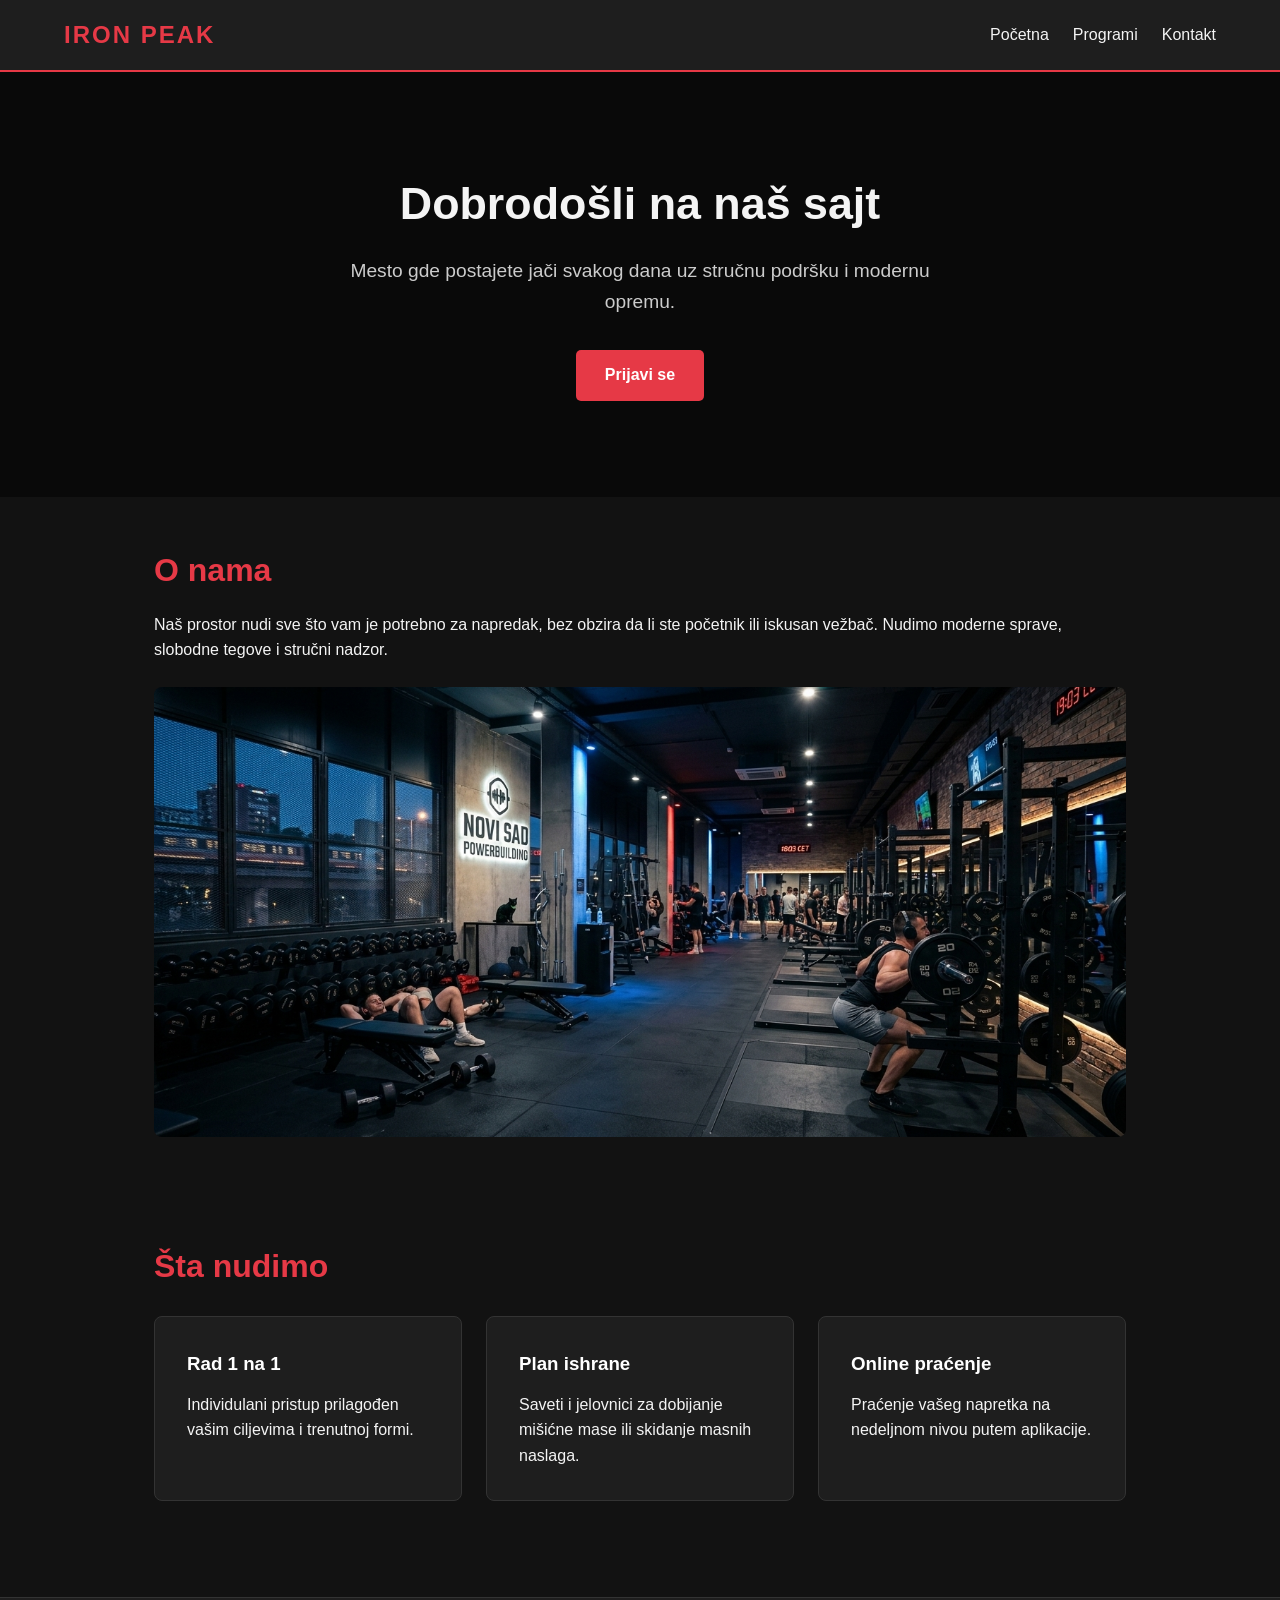
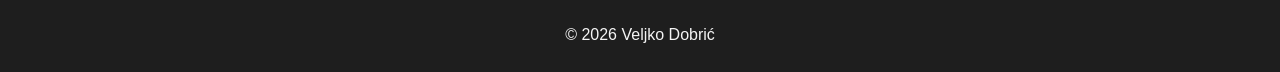
==== index.html @ 33f37593 "Add files via upload" ====
<!DOCTYPE html>
<html lang="sr">
<head>
    <meta charset="UTF-8">
    <meta name="viewport" content="width=device-width, initial-scale=1.0">
    <meta name="author" content="Veljko Dobrić">
    <title>Početna - Sajt</title>
    <link rel="stylesheet" href="css/style.css">
</head>
<body>
    <header>
        <nav class="navbar">
            <div class="logo">IRON PEAK</div>
            <ul class="nav-links">
                <li><a href="index.html">Početna</a></li>
                <li><a href="trening.html">Programi</a></li>
                <li><a href="kontakt.html">Kontakt</a></li>
            </ul>
        </nav>
    </header>

    <section class="hero">
        <div class="hero-content">
            <h1>Dobrodošli na naš sajt</h1>
            <p>Mesto gde postajete jači svakog dana uz stručnu podršku i modernu opremu.</p>
            <a href="kontakt.html" class="btn">Prijavi se</a>
        </div>
    </section>

    <section class="about">
        <div class="container">
            <h2>O nama</h2>
            <p>Naš prostor nudi sve što vam je potrebno za napredak, bez obzira da li ste početnik ili iskusan vežbač. Nudimo moderne sprave, slobodne tegove i stručni nadzor.</p>
            <img src="img/hero.jpg" class="featured-img">
        </div>
    </section>

    <section class="services-preview">
        <div class="container">
            <h2>Šta nudimo</h2>
            <div class="cards">
                <div class="card">
                    <h3>Rad 1 na 1</h3>
                    <p>Individulani pristup prilagođen vašim ciljevima i trenutnoj formi.</p>
                </div>
                <div class="card">
                    <h3>Plan ishrane</h3>
                    <p>Saveti i jelovnici za dobijanje mišićne mase ili skidanje masnih naslaga.</p>
                </div>
                <div class="card">
                    <h3>Online praćenje</h3>
                    <p>Praćenje vašeg napretka na nedeljnom nivou putem aplikacije.</p>
                </div>
            </div>
        </div>
    </section>

    <footer>
        <p>© 2026 Veljko Dobrić</p>
    </footer>

    <script src="java/script.js"></script>
</body>
</html>
---- css/style.css ----
* {
    margin: 0;
    padding: 0;
    box-sizing: border-box;
    font-family: 'Segoe UI', Tahoma, Geneva, Verdana, sans-serif;
}

body {
    background-color: #121212;
    color: #f4f4f4;
    line-height: 1.6;
}

.navbar {
    display: flex;
    justify-content: space-between;
    align-items: center;
    background-color: #1e1e1e;
    padding: 1rem 5%;
    border-bottom: 2px solid #e63946;
}

.logo {
    font-size: 1.5rem;
    font-weight: bold;
    color: #e63946;
    letter-spacing: 2px;
}

.nav-links {
    list-style: none;
    display: flex;
    gap: 1.5rem;
}

.nav-links a {
    color: #f4f4f4;
    text-decoration: none;
    font-weight: 500;
    transition: color 0.3s;
}

.nav-links a:hover {
    color: #e63946;
}

.hero {
    background: linear-gradient(rgba(0,0,0,0.75), rgba(0,0,0,0.75)), #222;
    padding: 6rem 5%;
    text-align: center;
}

.hero h1 {
    font-size: 2.8rem;
    margin-bottom: 1rem;
}

.hero p {
    font-size: 1.2rem;
    max-width: 600px;
    margin: 0 auto 2rem;
    color: #cccccc;
}

.btn {
    display: inline-block;
    background-color: #e63946;
    color: #fff;
    padding: 0.8rem 1.8rem;
    text-decoration: none;
    border-radius: 5px;
    font-weight: bold;
    border: none;
    cursor: pointer;
    transition: background 0.3s;
}

.btn:hover {
    background-color: #c1121f;
}

.container {
    max-width: 1100px;
    margin: 0 auto;
    padding: 3rem 5%;
}

h2 {
    font-size: 2rem;
    margin-bottom: 1rem;
    color: #e63946;
}

.featured-img {
    width: 100%;
    max-height: 450px;
    object-fit: cover;
    border-radius: 8px;
    margin-top: 1.5rem;
}

.cards {
    display: grid;
    grid-template-columns: repeat(auto-fit, minmax(260px, 1fr));
    gap: 1.5rem;
    margin-top: 1.5rem;
}

.card {
    background-color: #1e1e1e;
    padding: 2rem;
    border-radius: 8px;
    border: 1px solid #333;
}

.card h3 {
    margin-bottom: 0.8rem;
    color: #fff;
}

.price {
    font-size: 1.4rem;
    font-weight: bold;
    color: #e63946;
    margin: 1rem 0;
}

.trainer-box {
    display: flex;
    gap: 2rem;
    align-items: center;
    background-color: #1e1e1e;
    padding: 2rem;
    border-radius: 8px;
    margin-top: 3rem;
}

.trainer-img {
    width: 220px;
    height: 220px;
    object-fit: cover;
    border-radius: 8px;
}

.booking-form {
    display: flex;
    flex-direction: column;
    max-width: 500px;
    gap: 0.8rem;
    margin-top: 1.5rem;
}

.booking-form input,
.booking-form select,
.booking-form textarea {
    padding: 0.8rem;
    border-radius: 5px;
    border: 1px solid #444;
    background-color: #1e1e1e;
    color: #fff;
}

.form-msg {
    margin-top: 1rem;
    color: #4cc9f0;
    font-weight: bold;
}

footer {
    text-align: center;
    padding: 1.5rem;
    background-color: #1e1e1e;
    border-top: 1px solid #333;
    margin-top: 3rem;
}

@media (max-width: 768px) {
    .trainer-box {
        flex-direction: column;
        text-align: center;
    }
    .hero h1 {
        font-size: 2rem;
    }
}
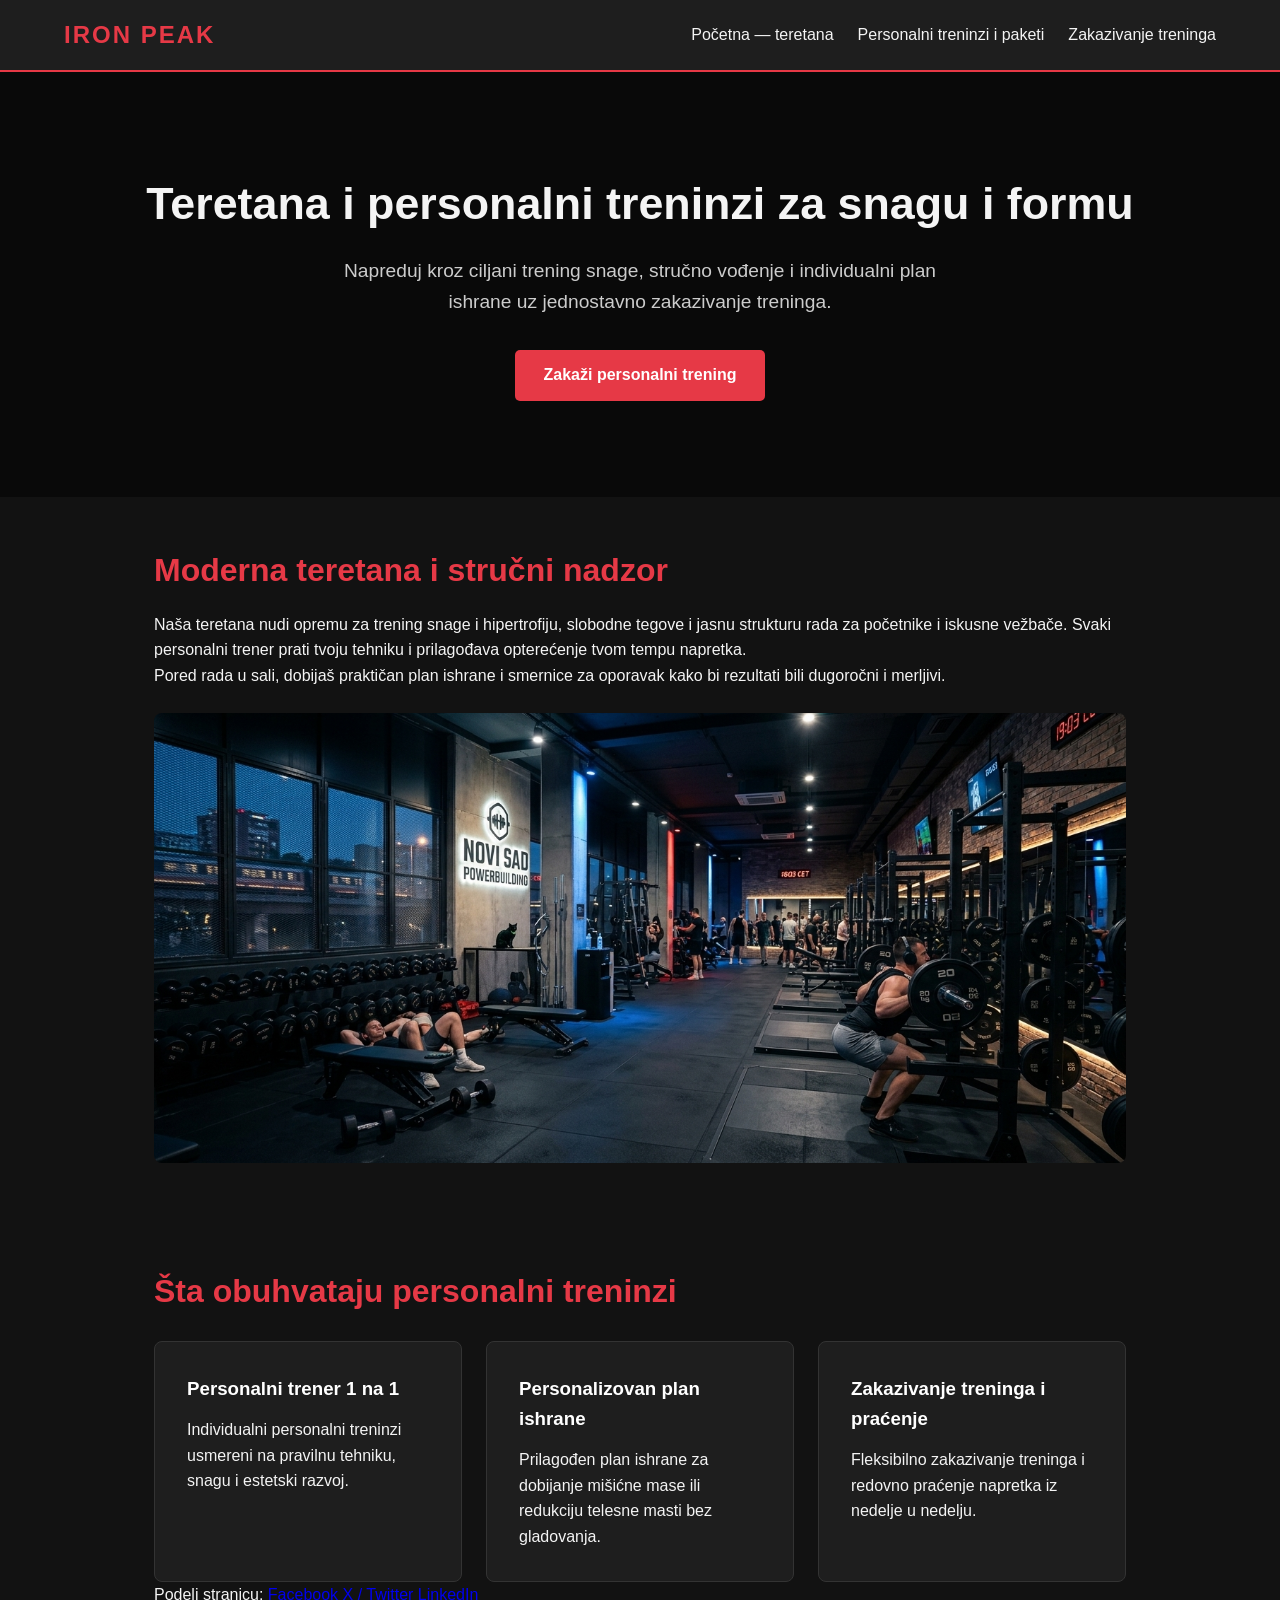
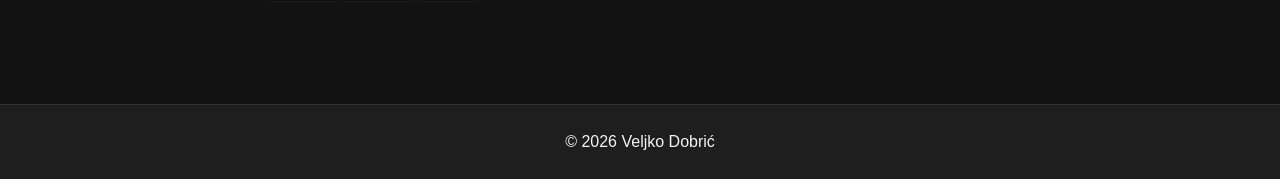
==== commit 51360c4a: "Enhance index.html with SEO meta tags and content updates Added meta tags for SEO and updated conten" ====
--- a/index.html
+++ b/index.html
@@ -4,53 +4,69 @@
     <meta charset="UTF-8">
     <meta name="viewport" content="width=device-width, initial-scale=1.0">
     <meta name="author" content="Veljko Dobrić">
-    <title>Početna - Sajt</title>
+    <meta name="description" content="Teretana i zakazivanje personalnih treninga uz stručni nadzor, plan ishrane i trening snage prilagođen tvojim ciljevima.">
+    <meta name="keywords" content="personalni trener, teretana, zakazivanje treninga, plan ishrane, trening snage, personalni treninzi">
+    <meta property="og:title" content="IRON PEAK | Teretana i zakazivanje personalnih treninga">
+    <meta property="og:description" content="Treniraj pametnije i jače — personalni treninzi, plan ishrane i zakazivanje termina na jednom mestu.">
+    <meta property="og:type" content="website">
+    <meta property="og:url" content="https://veljko319.github.io/VeljkoDobricIT2026/">
+    <meta property="og:image" content="https://veljko319.github.io/VeljkoDobricIT2026/img/hero.jpg">
+    <title>Personalni trener i teretana — Zakazivanje treninga | IRON PEAK</title>
+    <link rel="icon" type="image/svg+xml" href="favicon.svg">
     <link rel="stylesheet" href="css/style.css">
 </head>
 <body>
     <header>
-        <nav class="navbar">
+        <nav class="navbar" aria-label="Glavna navigacija">
             <div class="logo">IRON PEAK</div>
             <ul class="nav-links">
-                <li><a href="index.html">Početna</a></li>
-                <li><a href="trening.html">Programi</a></li>
-                <li><a href="kontakt.html">Kontakt</a></li>
+                <li><a href="index.html">Početna — teretana</a></li>
+                <li><a href="trening.html">Personalni treninzi i paketi</a></li>
+                <li><a href="kontakt.html">Zakazivanje treninga</a></li>
             </ul>
         </nav>
     </header>
 
     <section class="hero">
         <div class="hero-content">
-            <h1>Dobrodošli na naš sajt</h1>
-            <p>Mesto gde postajete jači svakog dana uz stručnu podršku i modernu opremu.</p>
-            <a href="kontakt.html" class="btn">Prijavi se</a>
+            <h1>Teretana i personalni treninzi za snagu i formu</h1>
+            <p>Napreduj kroz ciljani trening snage, stručno vođenje i individualni plan ishrane uz jednostavno zakazivanje treninga.</p>
+            <a href="kontakt.html" class="btn">Zakaži personalni trening</a>
         </div>
     </section>
 
     <section class="about">
         <div class="container">
-            <h2>O nama</h2>
-            <p>Naš prostor nudi sve što vam je potrebno za napredak, bez obzira da li ste početnik ili iskusan vežbač. Nudimo moderne sprave, slobodne tegove i stručni nadzor.</p>
-            <img src="img/hero.jpg" class="featured-img">
+            <h2>Moderna teretana i stručni nadzor</h2>
+            <p>Naša teretana nudi opremu za trening snage i hipertrofiju, slobodne tegove i jasnu strukturu rada za početnike i iskusne vežbače. Svaki personalni trener prati tvoju tehniku i prilagođava opterećenje tvom tempu napretka.</p>
+            <p>Pored rada u sali, dobijaš praktičan plan ishrane i smernice za oporavak kako bi rezultati bili dugoročni i merljivi.</p>
+            <img src="img/hero.jpg" alt="Moderna teretana sa spravama i tegovima za trening snage" class="featured-img">
         </div>
     </section>
 
     <section class="services-preview">
         <div class="container">
-            <h2>Šta nudimo</h2>
+            <h2>Šta obuhvataju personalni treninzi</h2>
             <div class="cards">
                 <div class="card">
-                    <h3>Rad 1 na 1</h3>
-                    <p>Individulani pristup prilagođen vašim ciljevima i trenutnoj formi.</p>
+                    <h3>Personalni trener 1 na 1</h3>
+                    <p>Individualni personalni treninzi usmereni na pravilnu tehniku, snagu i estetski razvoj.</p>
                 </div>
                 <div class="card">
-                    <h3>Plan ishrane</h3>
-                    <p>Saveti i jelovnici za dobijanje mišićne mase ili skidanje masnih naslaga.</p>
+                    <h3>Personalizovan plan ishrane</h3>
+                    <p>Prilagođen plan ishrane za dobijanje mišićne mase ili redukciju telesne masti bez gladovanja.</p>
                 </div>
                 <div class="card">
-                    <h3>Online praćenje</h3>
-                    <p>Praćenje vašeg napretka na nedeljnom nivou putem aplikacije.</p>
+                    <h3>Zakazivanje treninga i praćenje</h3>
+                    <p>Fleksibilno zakazivanje treninga i redovno praćenje napretka iz nedelje u nedelju.</p>
                 </div>
+            </div>
+
+            <div class="share-box">
+                <span>Podeli stranicu:</span>
+                <a href="https://www.facebook.com/sharer/sharer.php?u=https://veljko319.github.io/VeljkoDobricIT2026/" target="_blank" rel="noopener noreferrer" class="share-btn">Facebook</a>
+                <a href="https://twitter.com/intent/tweet?url=https://veljko319.github.io/VeljkoDobricIT2026/&text=Teretana%20i%20personalni%20treninzi%20%E2%80%94%20IRON%20PEAK" target="_blank" rel="noopener noreferrer" class="share-btn">X / Twitter</a>
+                <a href="https://www.linkedin.com/sharing/share-offsite/?url=https://veljko319.github.io/VeljkoDobricIT2026/" target="_blank" rel="noopener noreferrer" class="share-btn">LinkedIn</a>
             </div>
         </div>
     </section>
@@ -61,4 +77,4 @@
 
     <script src="java/script.js"></script>
 </body>
-</html>+</html>
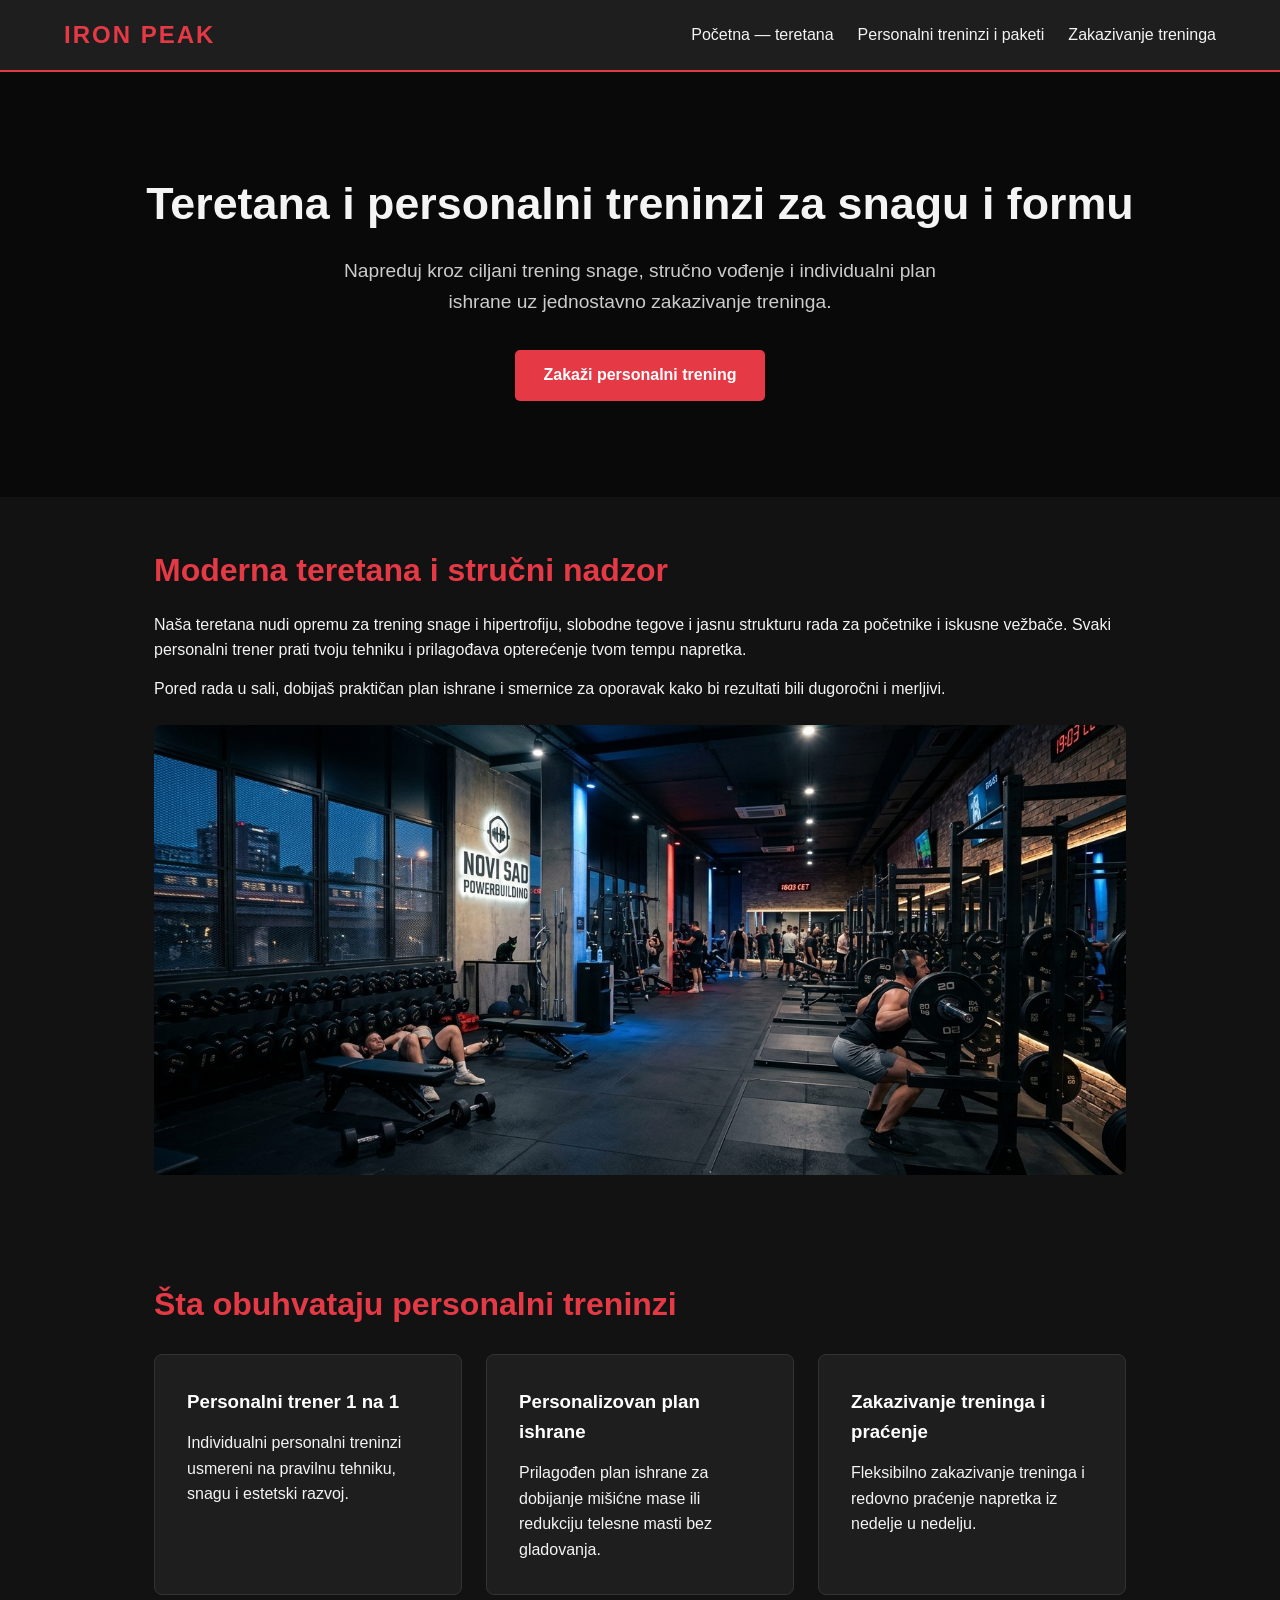
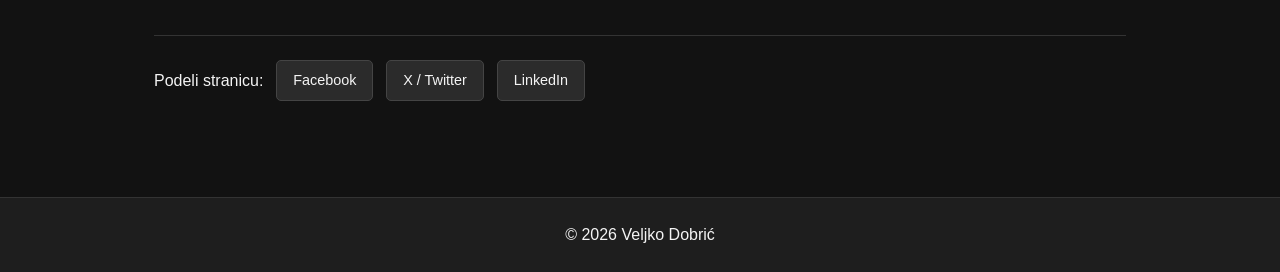
==== commit 02028522: "Integrate Google Tag Manager into index.html Added Google Tag Manager for tracking." ====
--- a/index.html
+++ b/index.html
@@ -3,6 +3,13 @@
 <head>
     <meta charset="UTF-8">
     <meta name="viewport" content="width=device-width, initial-scale=1.0">
+    <!-- Google tag (GTM-TSB8FTD8) -->
+    <script async src="https://www.googletagmanager.com/gtm.js?id=GTM-TSB8FTD8"></script>
+    <script>
+      window.dataLayer = window.dataLayer || [];
+      function gtag(){dataLayer.push(arguments);}
+      gtag('js', new Date());
+    </script>
     <meta name="author" content="Veljko Dobrić">
     <meta name="description" content="Teretana i zakazivanje personalnih treninga uz stručni nadzor, plan ishrane i trening snage prilagođen tvojim ciljevima.">
     <meta name="keywords" content="personalni trener, teretana, zakazivanje treninga, plan ishrane, trening snage, personalni treninzi">
--- a/css/style.css
+++ b/css/style.css
@@ -15,6 +15,7 @@
     display: flex;
     justify-content: space-between;
     align-items: center;
+    flex-wrap: wrap;
     background-color: #1e1e1e;
     padding: 1rem 5%;
     border-bottom: 2px solid #e63946;
@@ -30,6 +31,7 @@
 .nav-links {
     list-style: none;
     display: flex;
+    flex-wrap: wrap;
     gap: 1.5rem;
 }
 
@@ -57,7 +59,7 @@
 
 .hero p {
     font-size: 1.2rem;
-    max-width: 600px;
+    max-width: 650px;
     margin: 0 auto 2rem;
     color: #cccccc;
 }
@@ -91,6 +93,10 @@
     color: #e63946;
 }
 
+.about p + p {
+    margin-top: 0.8rem;
+}
+
 .featured-img {
     width: 100%;
     max-height: 450px;
@@ -140,6 +146,32 @@
     height: 220px;
     object-fit: cover;
     border-radius: 8px;
+}
+
+.share-box {
+    display: flex;
+    align-items: center;
+    flex-wrap: wrap;
+    gap: 0.8rem;
+    margin-top: 2.5rem;
+    padding-top: 1.5rem;
+    border-top: 1px solid #333;
+}
+
+.share-btn {
+    background-color: #2b2b2b;
+    color: #f4f4f4;
+    padding: 0.5rem 1rem;
+    border-radius: 5px;
+    text-decoration: none;
+    font-size: 0.9rem;
+    border: 1px solid #444;
+    transition: background 0.3s, border-color 0.3s;
+}
+
+.share-btn:hover {
+    background-color: #e63946;
+    border-color: #e63946;
 }
 
 .booking-form {
@@ -175,6 +207,14 @@
 }
 
 @media (max-width: 768px) {
+    .navbar {
+        flex-direction: column;
+        gap: 0.8rem;
+    }
+    .nav-links {
+        justify-content: center;
+        gap: 1rem;
+    }
     .trainer-box {
         flex-direction: column;
         text-align: center;
@@ -182,4 +222,4 @@
     .hero h1 {
         font-size: 2rem;
     }
-}+}
